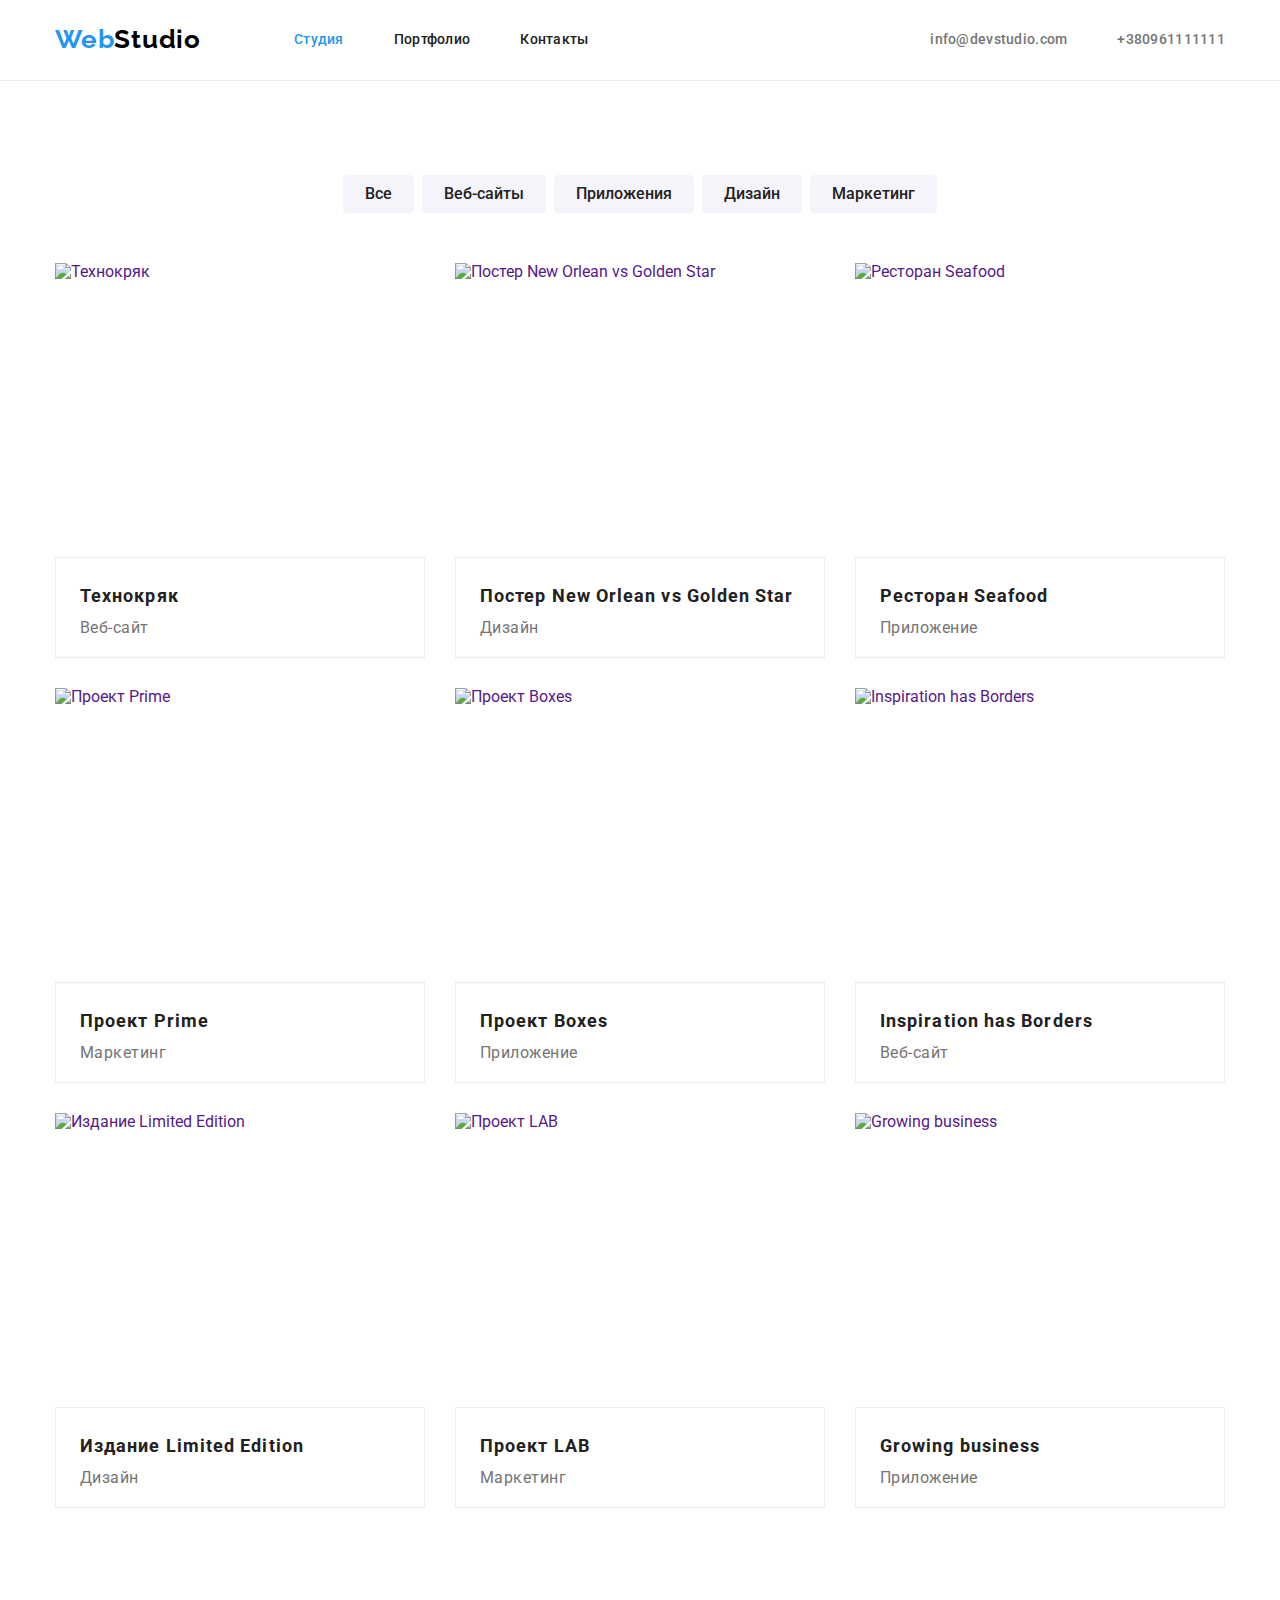
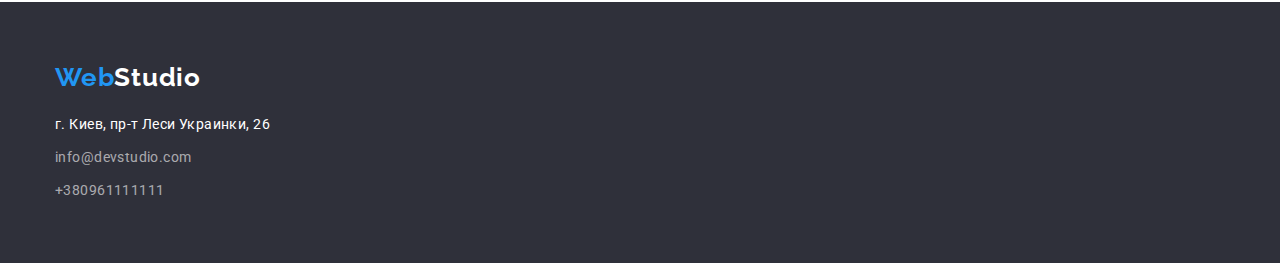
==== portfolio.html @ 04182218 "new" ====
<!DOCTYPE html>
<html lang="ru">
  <head>
    <meta charset="UTF-8" />
    <meta http-equiv="X-UA-Compatible" content="IE=edge" />
    <meta name="viewport" content="width=device-width, initial-scale=1.0" />
    <title>домашнего задания 3.</title>
    <link
      rel="stylesheet"
      href="https://cdnjs.cloudflare.com/ajax/libs/modern-normalize/1.1.0/modern-normalize.min.css"
    />
    <link
      href="https://fonts.googleapis.com/css2?family=Raleway:wght@700&family=Roboto:wght@400;500;700;900&display=swap"
      rel="stylesheet"
    />
    <link rel="stylesheet" href="./css/styles.css" />
  </head>
  <body>
    <!--верхняя линия-->
    <header class="header">
      <div class="container nav">
        <a href="./index.html" class="logo-link link"><span class="logo">Web</span><span
            class="logo-header">Studio</span></a>
        <nav class="header-navigation">
          <ul class="header-list list">
            <li class="header-item">
              <a class="header-link link current" href="./index.html">Студия</a>
            </li>
            <li class="header-item">
              <a class="header-link link" href="./portfolio.html">Портфолио</a>
            </li>
            <li class="header-item">
              <a class="header-link link" href="">Контакты</a>
            </li>
          </ul>
        </nav>
        <ul class="contacs list">
          <li class="contakts-item-mail">
            <a href="mailto:info@devstudio.com" class="contakts-item-link link">info@devstudio.com</a>
          </li>
          <li class="contakts-item-tel">
            <a href="tel:+380961111111" class="contakts-item-link link">+380961111111</a>
          </li>
        </ul>
      </div>
    </header>
    
<main>
    <!--фильтр-->
    <section class="section">
      
    
      <div class="container">
        <h1 class="visually-hidden">набор фильтров</h1>
        <ul class="filter">
          <li class="filter-item">
            <button type="button" class="filter-button">Все</button>
          </li>
          <li class="filter-item">
            <button type="button" class="filter-button">Веб-сайты</button>
          </li>
          <li class="filter-item">
            <button type="button" class="filter-button">Приложения</button>
          </li>
          <li class="filter-item">
            <button type="button" class="filter-button">Дизайн</button>
          </li>
          <li class="filter-item">
            <button type="button" class="filter-button">Маркетинг</button>
          </li>
        </ul>
      <!-- </div> -->
    
      <!--проэкты-->
      <!-- <div class="container"> -->
        <ul class="project">
          <li class="project-item">
            <a href="" class="project-link link"><img src="./images/img-web.jpg" alt="Технокряк" width="370" height="294" />
              <div class="porjekt-section">
                <h2 class="project-title">Технокряк</h2>
                <p class="project-text">Веб-сайт</p>
              </div>
            </a>
          </li>
          <li class="project-item">
            <a href="" class="project-link link"><img src="./images/img-poster.jpg" alt="Постер New Orlean vs Golden Star"
                width="370" height="294" />
              <div class="porjekt-section">
                <h2 class="project-title">Постер New Orlean vs Golden Star</h2>
                <p class="project-text">Дизайн</p>
              </div>
            </a>
          </li>
          <li class="project-item">
            <a href="" class="project-link link"><img src="./images/img-restoran.jpg" alt="Ресторан Seafood" width="370"
                height="294" />
              <div class="porjekt-section">
                <h2 class="project-title">Ресторан Seafood</h2>
                <p class="project-text">Приложение</p>
              </div>
            </a>
          </li>
    
          <li class="project-item">
            <a href="" class="project-link link"><img src="./images/img-prime.jpg" alt="Проект Prime" width="370"
                height="294" />
              <div class="porjekt-section">
                <h2 class="project-title">Проект Prime</h2>
                <p class="project-text">Маркетинг</p>
              </div>
            </a>
          </li>
          <li class="project-item">
            <a href="" class="project-link link"><img src="./images/img-boxes.jpg" alt="Проект Boxes" width="370"
                height="294" />
              <div class="porjekt-section">
                <h2 class="project-title">Проект Boxes</h2>
                <p class="project-text">Приложение</p>
              </div>
            </a>
          </li>
          <li class="project-item">
            <a href="" class="project-link link"><img src="./images/img-borders.jpg" alt="Inspiration has Borders"
                width="370" height="294" />
              <div class="porjekt-section">
                <h2 class="project-title">Inspiration has Borders</h2>
                <p class="project-text">Веб-сайт</p>
              </div>
            </a>
          </li>
    
          <li class="project-item">
            <a href="" class="project-link link"><img src="./images/img-limited.jpg" alt="Издание Limited Edition"
                width="370" height="294" />
              <div class="porjekt-section">
                <h2 class="project-title">Издание Limited Edition</h2>
                <p class="project-text">Дизайн</p>
              </div>
            </a>
          </li>
          <li class="project-item">
            <a href="" class="project-link link"><img src="./images/img-lab.jpg" alt="Проект LAB" width="370"
                height="294" />
              <div class="porjekt-section">
                <h2 class="project-title">Проект LAB</h2>
                <p class="project-text">Маркетинг</p>
              </div>
            </a>
          </li>
          <li class="project-item">
            <a href="" class="project-link link"><img src="./images/img-growing-business.jpg" alt="Growing business"
                width="370" height="294" />
              <div class="porjekt-section">
                <h2 class="project-title">Growing business</h2>
                <p class="project-text">Приложение</p>
              </div>
            </a>
          </li>
        </ul>
      </div>
    </section>


</main>


    <!--подвал-->
    <footer class="footer">
      <div class="container foot">
        <a href="./index.html" class="logo-link-footer link"><span class="logo">Web</span><span
            class="logo-footer">Studio</span></a>
        <address>
          <ul class="address list">
            <li class="address-item">
              <a href="https://www.google.com/maps/place/%D0%B1%D1%83%D0%BB.+%D0%9B%D0%B5%D1%81%D0%B8+%D0%A3%D0%BA%D1%80%D0%B0%D0%B8%D0%BD%D0%BA%D0%B8,+26,+%D0%9A%D0%B8%D0%B5%D0%B2,+02000/@50.4265807,30.5361971,17z/data=!4m13!1m7!3m6!1s0x40d4cf0e033ecbe9:0x57a4dffefec77da0!2z0LHRg9C7LiDQm9C10YHQuCDQo9C60YDQsNC40L3QutC4LCAyNiwg0JrQuNC10LIsIDAyMDAw!3b1!8m2!3d50.4265807!4d30.5383858!3m4!1s0x40d4cf0e033ecbe9:0x57a4dffefec77da0!8m2!3d50.4265807!4d30.5383858"
                class="address-link link">г. Киев, пр-т Леси Украинки, 26</a>
            </li>
            <li class="address-item">
              <a href="mailto:info@devstudio.com" class="address-footer link">info@devstudio.com</a>
            </li>
            <li class="address-item">
              <a href="tel:+380961111111" class="address-footer link">+380961111111</a>
            </li>
          </ul>
        </address>
      </div>
    </footer>
  </body>
</html>
---- css/styles.css ----
:root {
  --primary-text-color: #757575;
  --title-text-color: #212121;
  --accent-color: #2196f3;
  --button-text-color: #000000;
  --primari-bg-color: #ffffff;
  --primari-hero-color: #2f303a;
  --section-team-button: #f5f4fa;
}
body {
  background-color: var(--primari-bg-color);
  color: var(--title-text-color);
  font-family: roboto, sans-serif;
}

h1,
h2,
h3,
h4,
ul,
li,
p {
  margin-top: 0px;
  margin-bottom: 0px;
}

img {
  display: block;
  max-width: 100%;
  height: auto;
}
.link {
  text-decoration: none;
}
ul {
  list-style: none;
  padding: 0px;
  margin: 0px;
}
.container {
  width: 1200px;
  margin: 0px auto;
  padding: 0px 15px;
}
.visually-hidden {
  position: absolute;
  clip: rect(0 0 0 0);
  width: 1px;
  height: 1px;
  margin: -1px;
}

.header {
  border-bottom-width: 1px;
  border-bottom-style: solid;
  border-bottom-color: #ececec;
  background-color: var(--primari-bg-color);
}

.nav {
  display: flex;
  align-items: center;
}

.header-list {
  display: flex;
}
.header-item {
  margin-right: 50px;
}
.header-item:last-of-type {
  margin-right: 0px;
}

.header-item {
  display: flex;
  flex-direction: column;
  flex-direction: row;
}
.contacs {
  margin-left: auto;
  display: flex;
  padding: 32px 0px 32px 0px;
}

.contakts-item-mail {
  margin-right: 50px;
}

/* логотип*/

.logo-link {
  padding: 24px 0px 25px 0px;
  margin-right: 93px;
  color: var(--accent-color);
  font-family: Raleway, sans-serif;
  font-weight: 700;
  font-size: 26px;
  line-height: 1.19;
  letter-spacing: 0.03em;
}
.logo-link-footer {
  display: block;
  color: var(--accent-color);
  font-family: Raleway, sans-serif;
  font-weight: 700;
  font-size: 26px;
  line-height: 1.19;
  letter-spacing: 0.03em;
  margin-bottom: 20px;
}
.logo-header {
  color: var(--button-text-color);
}

/* шапка ссылки */

.header-link {
  display: block;
  font-weight: 500;
  font-size: 14px;
  line-height: 1.14;
  letter-spacing: 0.02em;
  padding: 32px 0px 32px 0px;

  color: var(--title-text-color);

  /* outline: auto; */
}

.header-link:hover,
.header-link:focus {
  color: var(--accent-color);
}
.header-link.current {
  color: var(--accent-color);
}
/* адрес телефон шапка */
/* .contacs {
} */
.contakts-item-link {
  display: block;

  font-weight: 500;
  font-size: 14px;
  line-height: 1.14;
  letter-spacing: 0.02em;
  color: var(--primary-text-color);

  /* outline: auto; */
}

.contakts-item-link:hover,
.contakts-item-link:focus {
  color: var(--accent-color);
}

/* герой */
.hero {
  padding-top: 200px;
  padding-bottom: 280px;
  text-align: center;
  background-color: var(--primari-hero-color);

  /* outline: 1px solid #f70404; */
}

.hero-title {
  margin: 0px;
  color: var(--primari-bg-color);
  font-weight: 900;
  font-size: 44px;
  line-height: 1.36;
  text-align: center;
  letter-spacing: 0.06em;
  text-transform: uppercase;
  margin-bottom: 30px;
}

/* кнопка героя */
.hero-title-button {
  width: 200px;
  height: 50px;
  box-shadow: 0px 4px 4px rgba(0, 0, 0, 0.15);
  border-radius: 4px;
  background: var(--accent-color);
  cursor: pointer;
  color: var(--primari-bg-color);
  font-weight: 700;
  font-size: 16px;
  line-height: 1.88;
  align-items: center;
  text-align: center;
  letter-spacing: 0.06em;
}
/* особенности */
.section {
  padding-top: 94px;
  padding-bottom: 94px;
}
.feutures-title {
  color: var(--title-text-color);
  font-weight: 700;
  font-size: 14px;
  line-height: 1.14;
  letter-spacing: 0.03em;
  text-transform: uppercase;
  margin-bottom: 10px;
}
.feutures-text {
  color: var(--primary-text-color);
  font-weight: 400;
  font-size: 14px;
  line-height: 1.71;
  letter-spacing: 0.03em;
}

.features {
  display: flex;
  padding-left: 0px;
  margin-top: 0px;

  /* outline: 1px solid #f70404; */
}
.feutures-item {
  display: block;
  margin-right: 30px;
}
.feutures-item:last-of-type {
  margin-right: 0px;
}
/* чем занимаемся */

.work {
  padding-top: 0px;
}
.heading {
  color: var(--title-text-color);
  font-weight: 700;
  font-size: 36px;
  line-height: 1.17;
  text-align: center;
  letter-spacing: 0.03em;
  margin-bottom: 50px;
}

.work-list {
  display: flex;
}

.work-item:not(:last-child) {
  margin-right: 30px;
}
/* наша команда */
.section-team {
  background-color: var(--section-team-button);
}

.heading-team {
  color: var(--title-text-color);
  font-weight: 700;
  font-size: 36px;
  line-height: 1.17;
  text-align: center;
  letter-spacing: 0.03em;

  margin-bottom: 50px;
}
.section-team {
  padding-top: 0px;
}
.team-list {
  display: flex;
}
.team-item-img {
  box-shadow: 0px 1px 3px rgba(0, 0, 0, 0.12), 0px 1px 1px rgba(0, 0, 0, 0.14),
    0px 2px 1px rgba(0, 0, 0, 0.2);
  border-radius: 0px 0px 4px 4px;
  margin-right: 30px;
}
.team-item-img:last-of-type {
  margin-right: 0px;
}
.tiam-section {
  padding-top: 30px;
  padding-bottom: 30px;
  background-color: var(--primari-bg-color);
}

.team-title {
  color: var(--title-text-color);
  font-weight: 500;
  font-size: 16px;
  line-height: 1.19;
  text-align: center;
  letter-spacing: 0.03em;
  margin-bottom: 10px;
}

.team-text {
  color: var(--primary-text-color);
  font-weight: normal;
  font-size: 16px;
  line-height: 1.9;
  text-align: center;
  letter-spacing: 0.03em;
}
/* подвал */
.footer {
  padding-top: 60px;
  padding-bottom: 60px;
  background-color: var(--primari-hero-color);
}
.foot {
  /* display: flex; */
  /* flex-direction: column; */
}

.address {
  /* display: block;
  width: 231px; */
  /* text-decoration: none; */
  font-style: normal;
}
.logo-footer {
  color: var(--primari-bg-color);
  font-family: Raleway;
  font-style: normal;
  font-weight: 700;
  font-size: 26px;
  line-height: 1.19;
  letter-spacing: 0.03em;
}
.address-item:nth-child(-n + 2) {
  margin-bottom: 9px;
}
.address-link {
  color: #ffffff;
  font-weight: 400;
  font-size: 14px;
  line-height: 1.71;
  letter-spacing: 0.03em;
  text-decoration: none;
}

.address-footer {
  color: rgba(255, 255, 255, 0.6);
  font-weight: 400;
  font-size: 14px;
  line-height: 1.71;
  letter-spacing: 0.03em;
}
/* секция портфолио */
/* .section-portfolio {
  margin-top: 98px;
} */

/* кнопки портфолио */
.filter {
  display: flex;
  justify-content: center;
  margin-bottom: 50px;
}
.filter-item:not(:last-child) {
  margin-right: 8px;
}

.filter-button {
  padding: 6px 22px;
  font-weight: 500;
  font-size: 16px;
  line-height: 1.62;
  color: var(--title-text-color);
  background: var(--section-team-button);
  border: none;
  border-radius: 4px;
  text-align: center;
  cursor: pointer;
}

/* .filter-button {
  filter: drop-shadow(0px 4px 4px rgba(0, 0, 0, 0.25));
  box-shadow: 0px 4px 4px rgba(0, 0, 0, 0.15);
  border-radius: 4px;
  background: var(--section-team-button);
  cursor: pointer;
  color: var(--title-text-color);
  font-weight: 500;
  font-size: 16px;
  line-height: 1.63;
  text-align: center;
  letter-spacing: 0.03em;
} */
.filter-button:hover,
.filter-button:focus {
  background-color: var(--accent-color);
  color: var(--primari-bg-color);
}
/* ссылки портфолио */
.project {
  display: flex;
  flex-wrap: wrap;
}
.project-item {
  margin-right: 30px;
  margin-bottom: 30px;
}

.project-item:nth-child(3n + 3) {
  margin-right: 0px;
  margin-bottom: 30px;
}
.project-item:nth-child(n + 7) {
  margin-bottom: 0px;
}
/* .project-link > img {
  margin-bottom: 20px;
} */

.porjekt-section {
  /* margin-bottom: 20px; */
  padding: 20px 24px;
  border-top: 0px;
  border: 1px solid #eeeeee;
}

.project-title {
  color: var(--title-text-color);
  font-weight: 700;
  font-size: 18px;
  line-height: 2;
  letter-spacing: 0.06em;
  margin-bottom: 4px;
}
.project-text {
  color: var(--primary-text-color);
  font-weight: 400;
  font-size: 16px;
  line-height: 1.19;
  letter-spacing: 0.03em;
}

/* основной цвет background: #212121; */
/* вторичный #757575; */
/* акцент #2196F3 */
/* белый color #FFFFFF */ ;
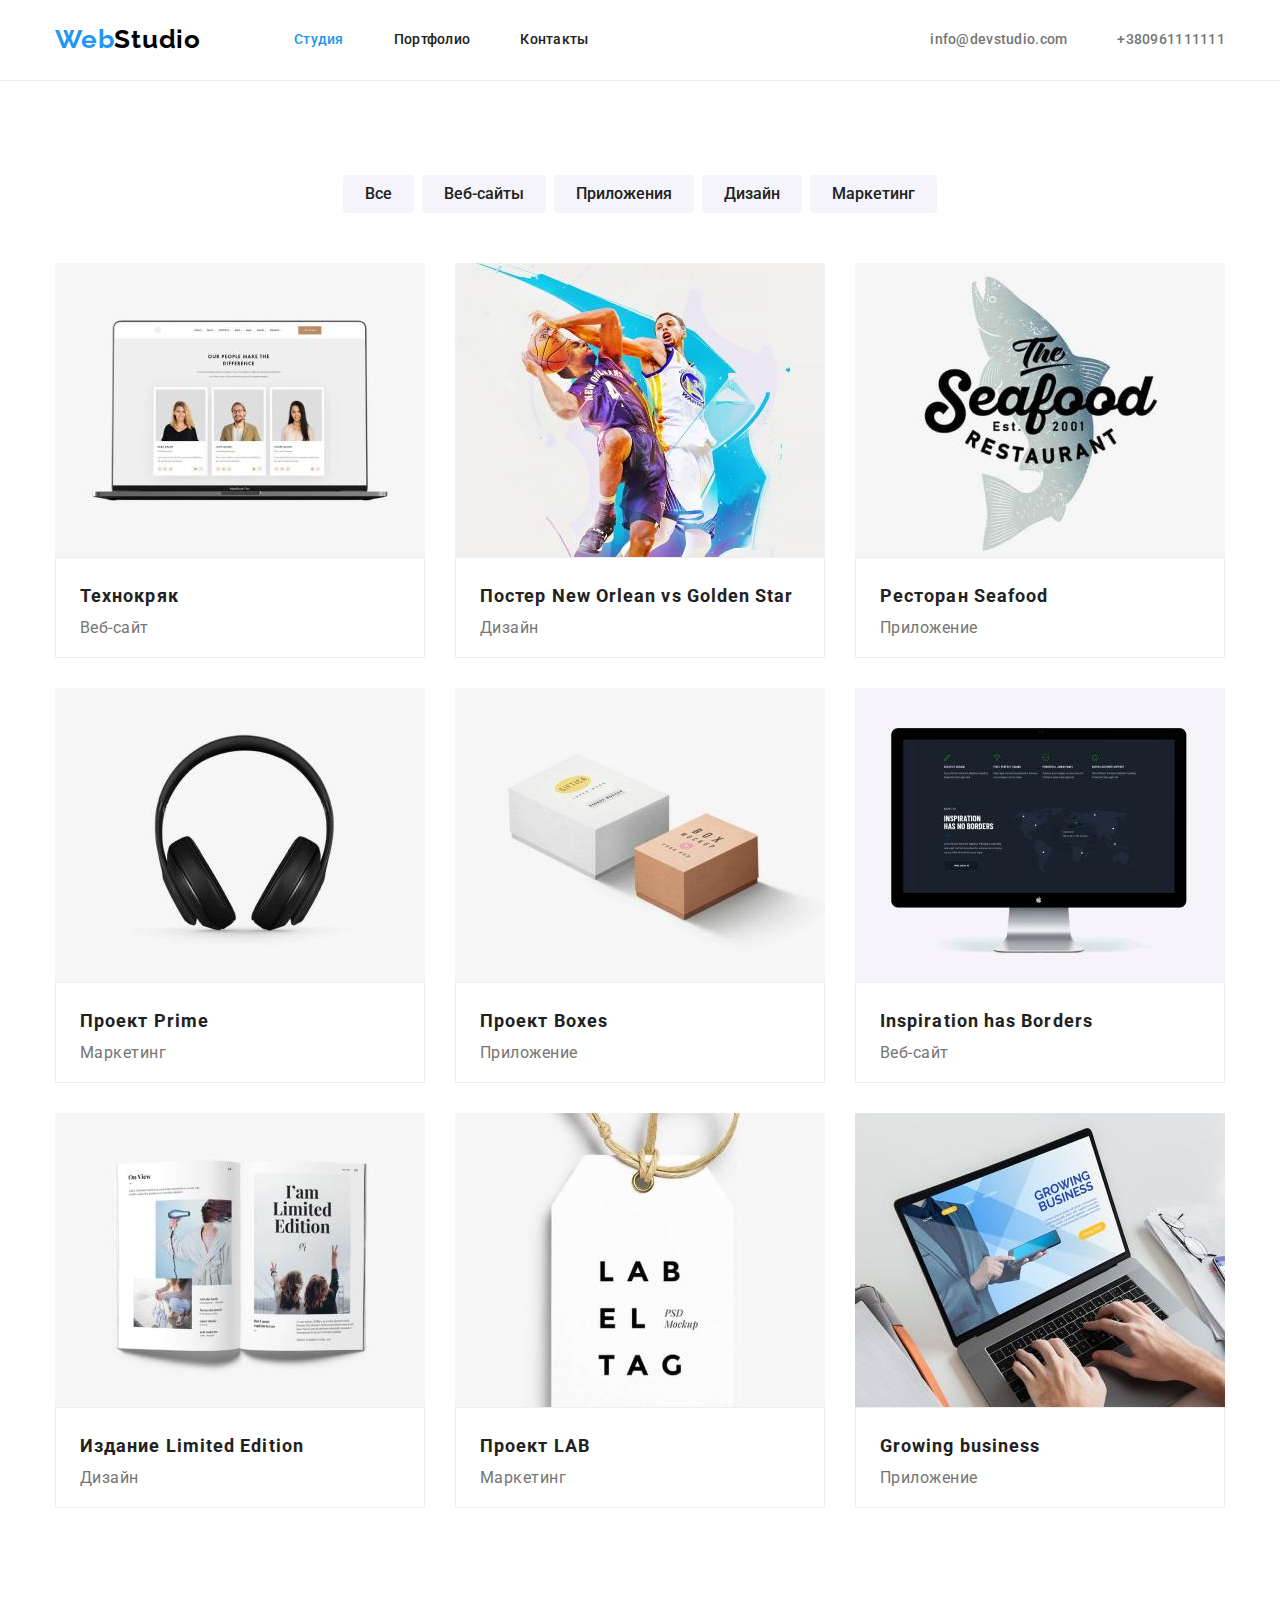
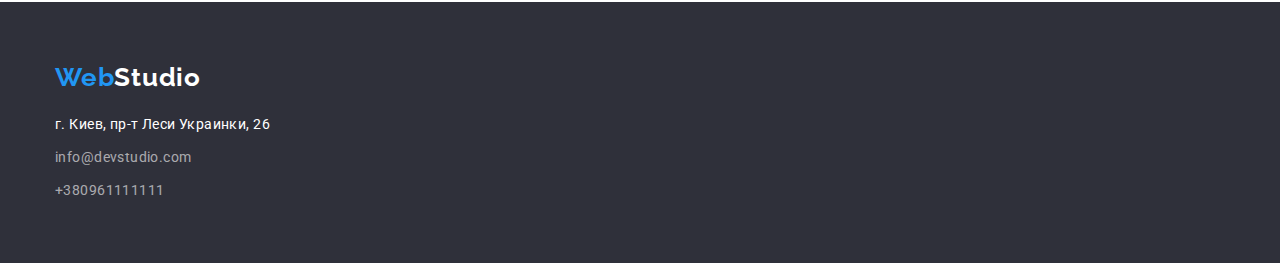
==== commit 1b63ed0b: "1" ====
--- a/portfolio.html
+++ b/portfolio.html
@@ -4,7 +4,7 @@
     <meta charset="UTF-8" />
     <meta http-equiv="X-UA-Compatible" content="IE=edge" />
     <meta name="viewport" content="width=device-width, initial-scale=1.0" />
-    <title>домашнего задания 3.</title>
+    <title>домашнего задания 4.</title>
     <link
       rel="stylesheet"
       href="https://cdnjs.cloudflare.com/ajax/libs/modern-normalize/1.1.0/modern-normalize.min.css"
--- a/css/styles.css
+++ b/css/styles.css
@@ -136,8 +136,7 @@
   color: var(--accent-color);
 }
 /* адрес телефон шапка */
-/* .contacs {
-} */
+
 .contakts-item-link {
   display: block;
 
@@ -311,15 +310,8 @@
   padding-bottom: 60px;
   background-color: var(--primari-hero-color);
 }
-.foot {
-  /* display: flex; */
-  /* flex-direction: column; */
-}
 
 .address {
-  /* display: block;
-  width: 231px; */
-  /* text-decoration: none; */
   font-style: normal;
 }
 .logo-footer {
@@ -351,9 +343,6 @@
   letter-spacing: 0.03em;
 }
 /* секция портфолио */
-/* .section-portfolio {
-  margin-top: 98px;
-} */
 
 /* кнопки портфолио */
 .filter {
@@ -378,19 +367,6 @@
   cursor: pointer;
 }
 
-/* .filter-button {
-  filter: drop-shadow(0px 4px 4px rgba(0, 0, 0, 0.25));
-  box-shadow: 0px 4px 4px rgba(0, 0, 0, 0.15);
-  border-radius: 4px;
-  background: var(--section-team-button);
-  cursor: pointer;
-  color: var(--title-text-color);
-  font-weight: 500;
-  font-size: 16px;
-  line-height: 1.63;
-  text-align: center;
-  letter-spacing: 0.03em;
-} */
 .filter-button:hover,
 .filter-button:focus {
   background-color: var(--accent-color);
@@ -413,12 +389,8 @@
 .project-item:nth-child(n + 7) {
   margin-bottom: 0px;
 }
-/* .project-link > img {
-  margin-bottom: 20px;
-} */
 
 .porjekt-section {
-  /* margin-bottom: 20px; */
   padding: 20px 24px;
   border-top: 0px;
   border: 1px solid #eeeeee;
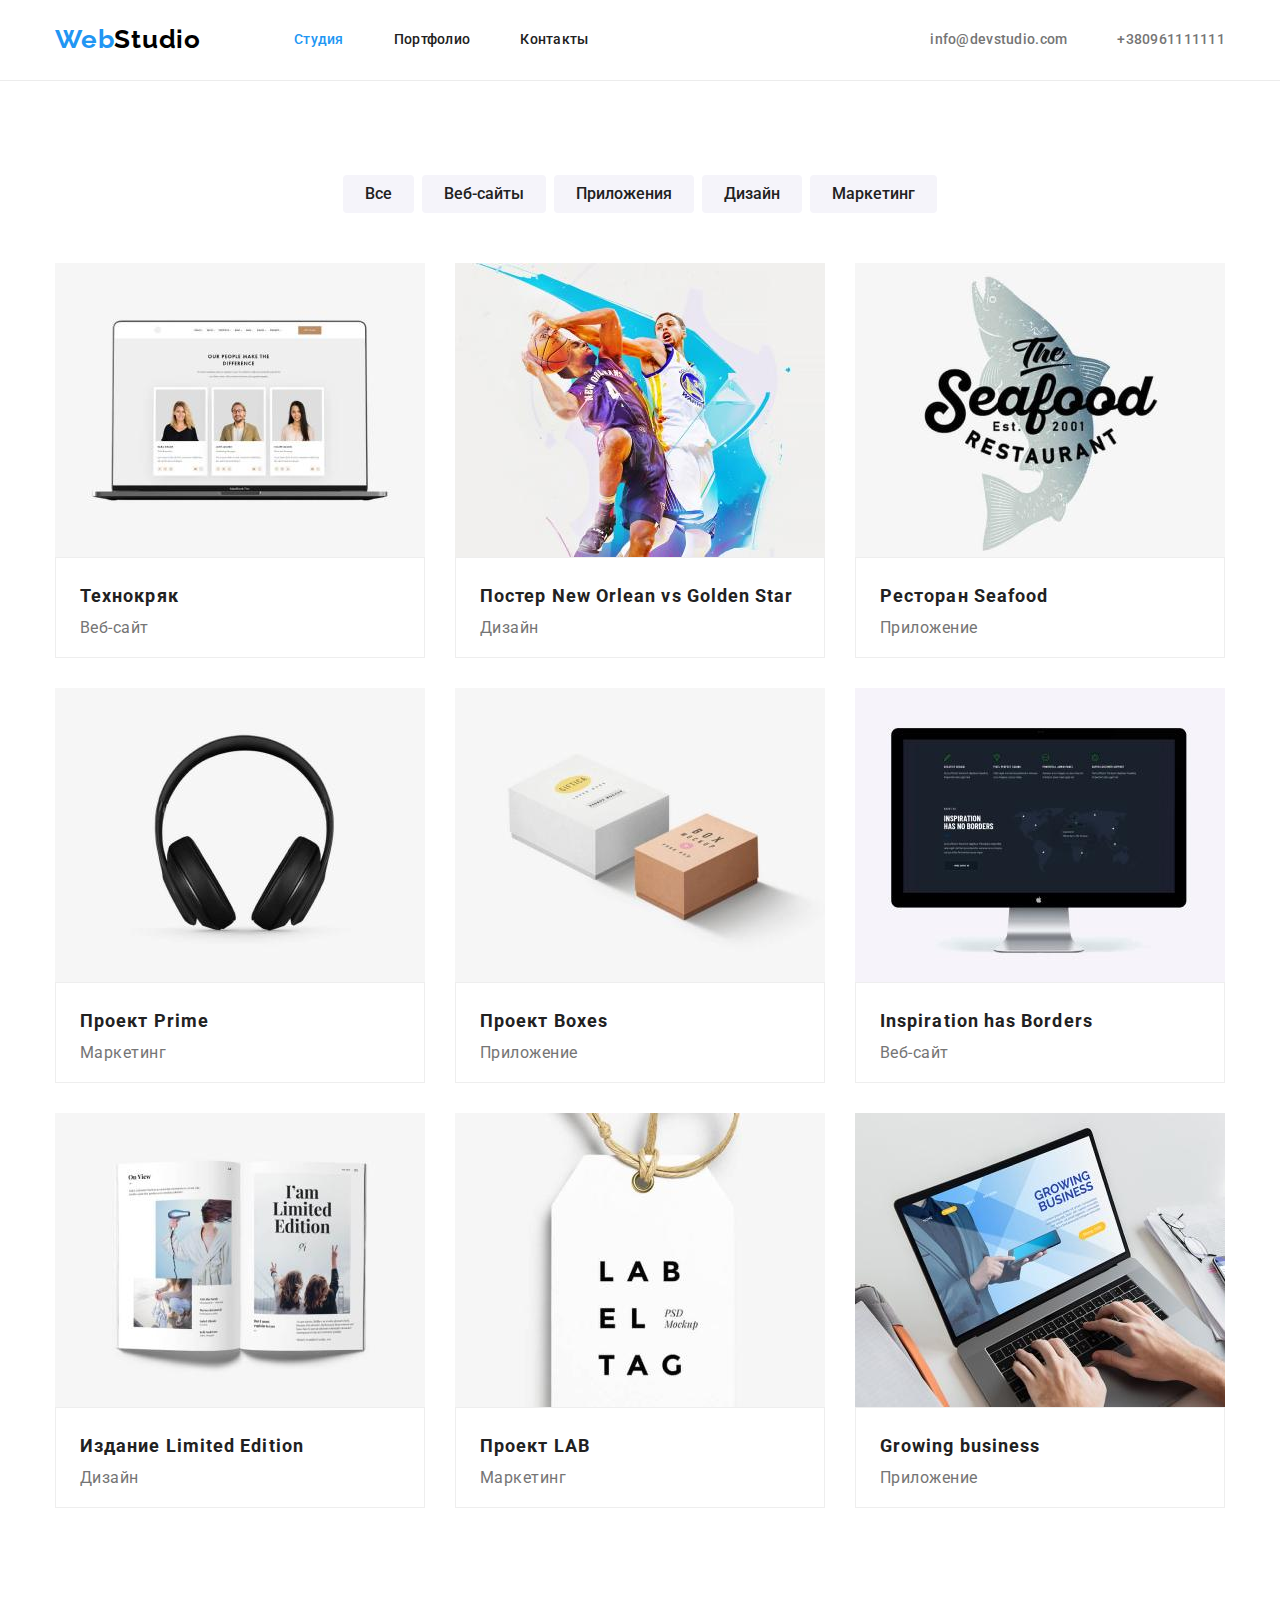
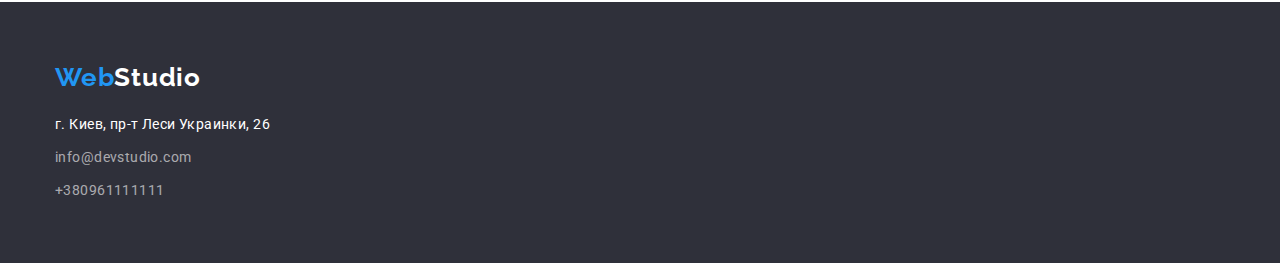
==== commit 93c62cf2: "30092021" ====
--- a/portfolio.html
+++ b/portfolio.html
@@ -75,6 +75,10 @@
       <!-- <div class="container"> -->
         <ul class="project">
           <li class="project-item">
+
+
+
+            
             <a href="" class="project-link link"><img src="./images/img-web.jpg" alt="Технокряк" width="370" height="294" />
               <div class="porjekt-section">
                 <h2 class="project-title">Технокряк</h2>
@@ -82,6 +86,7 @@
               </div>
             </a>
           </li>
+
           <li class="project-item">
             <a href="" class="project-link link"><img src="./images/img-poster.jpg" alt="Постер New Orlean vs Golden Star"
                 width="370" height="294" />
@@ -91,6 +96,7 @@
               </div>
             </a>
           </li>
+
           <li class="project-item">
             <a href="" class="project-link link"><img src="./images/img-restoran.jpg" alt="Ресторан Seafood" width="370"
                 height="294" />
@@ -100,7 +106,7 @@
               </div>
             </a>
           </li>
-    
+
           <li class="project-item">
             <a href="" class="project-link link"><img src="./images/img-prime.jpg" alt="Проект Prime" width="370"
                 height="294" />
@@ -110,6 +116,7 @@
               </div>
             </a>
           </li>
+
           <li class="project-item">
             <a href="" class="project-link link"><img src="./images/img-boxes.jpg" alt="Проект Boxes" width="370"
                 height="294" />
@@ -119,6 +126,7 @@
               </div>
             </a>
           </li>
+
           <li class="project-item">
             <a href="" class="project-link link"><img src="./images/img-borders.jpg" alt="Inspiration has Borders"
                 width="370" height="294" />
@@ -128,7 +136,7 @@
               </div>
             </a>
           </li>
-    
+
           <li class="project-item">
             <a href="" class="project-link link"><img src="./images/img-limited.jpg" alt="Издание Limited Edition"
                 width="370" height="294" />
@@ -138,6 +146,7 @@
               </div>
             </a>
           </li>
+
           <li class="project-item">
             <a href="" class="project-link link"><img src="./images/img-lab.jpg" alt="Проект LAB" width="370"
                 height="294" />
@@ -147,6 +156,7 @@
               </div>
             </a>
           </li>
+
           <li class="project-item">
             <a href="" class="project-link link"><img src="./images/img-growing-business.jpg" alt="Growing business"
                 width="370" height="294" />
--- a/css/styles.css
+++ b/css/styles.css
@@ -6,6 +6,7 @@
   --primari-bg-color: #ffffff;
   --primari-hero-color: #2f303a;
   --section-team-button: #f5f4fa;
+  --project-gap: 30px;
 }
 body {
   background-color: var(--primari-bg-color);
@@ -157,7 +158,7 @@
 /* герой */
 .hero {
   padding-top: 200px;
-  padding-bottom: 280px;
+  padding-bottom: 200px;
   text-align: center;
   background-color: var(--primari-hero-color);
 
@@ -262,7 +263,7 @@
   line-height: 1.17;
   text-align: center;
   letter-spacing: 0.03em;
-
+  padding-top: 94px;
   margin-bottom: 50px;
 }
 .section-team {
@@ -373,21 +374,20 @@
   color: var(--primari-bg-color);
 }
 /* ссылки портфолио */
+
 .project {
   display: flex;
   flex-wrap: wrap;
+
+  padding: 0px;
+  margin: 0px;
+  margin-left: calc(-1 * var(--project-gap));
+  margin-top: calc(-1 * var(--project-gap));
 }
 .project-item {
-  margin-right: 30px;
-  margin-bottom: 30px;
-}
-
-.project-item:nth-child(3n + 3) {
-  margin-right: 0px;
-  margin-bottom: 30px;
-}
-.project-item:nth-child(n + 7) {
-  margin-bottom: 0px;
+  flex-basis: calc(100% / 3 - var(--project-gap));
+  margin-left: var(--project-gap);
+  margin-top: var(--project-gap);
 }
 
 .porjekt-section {
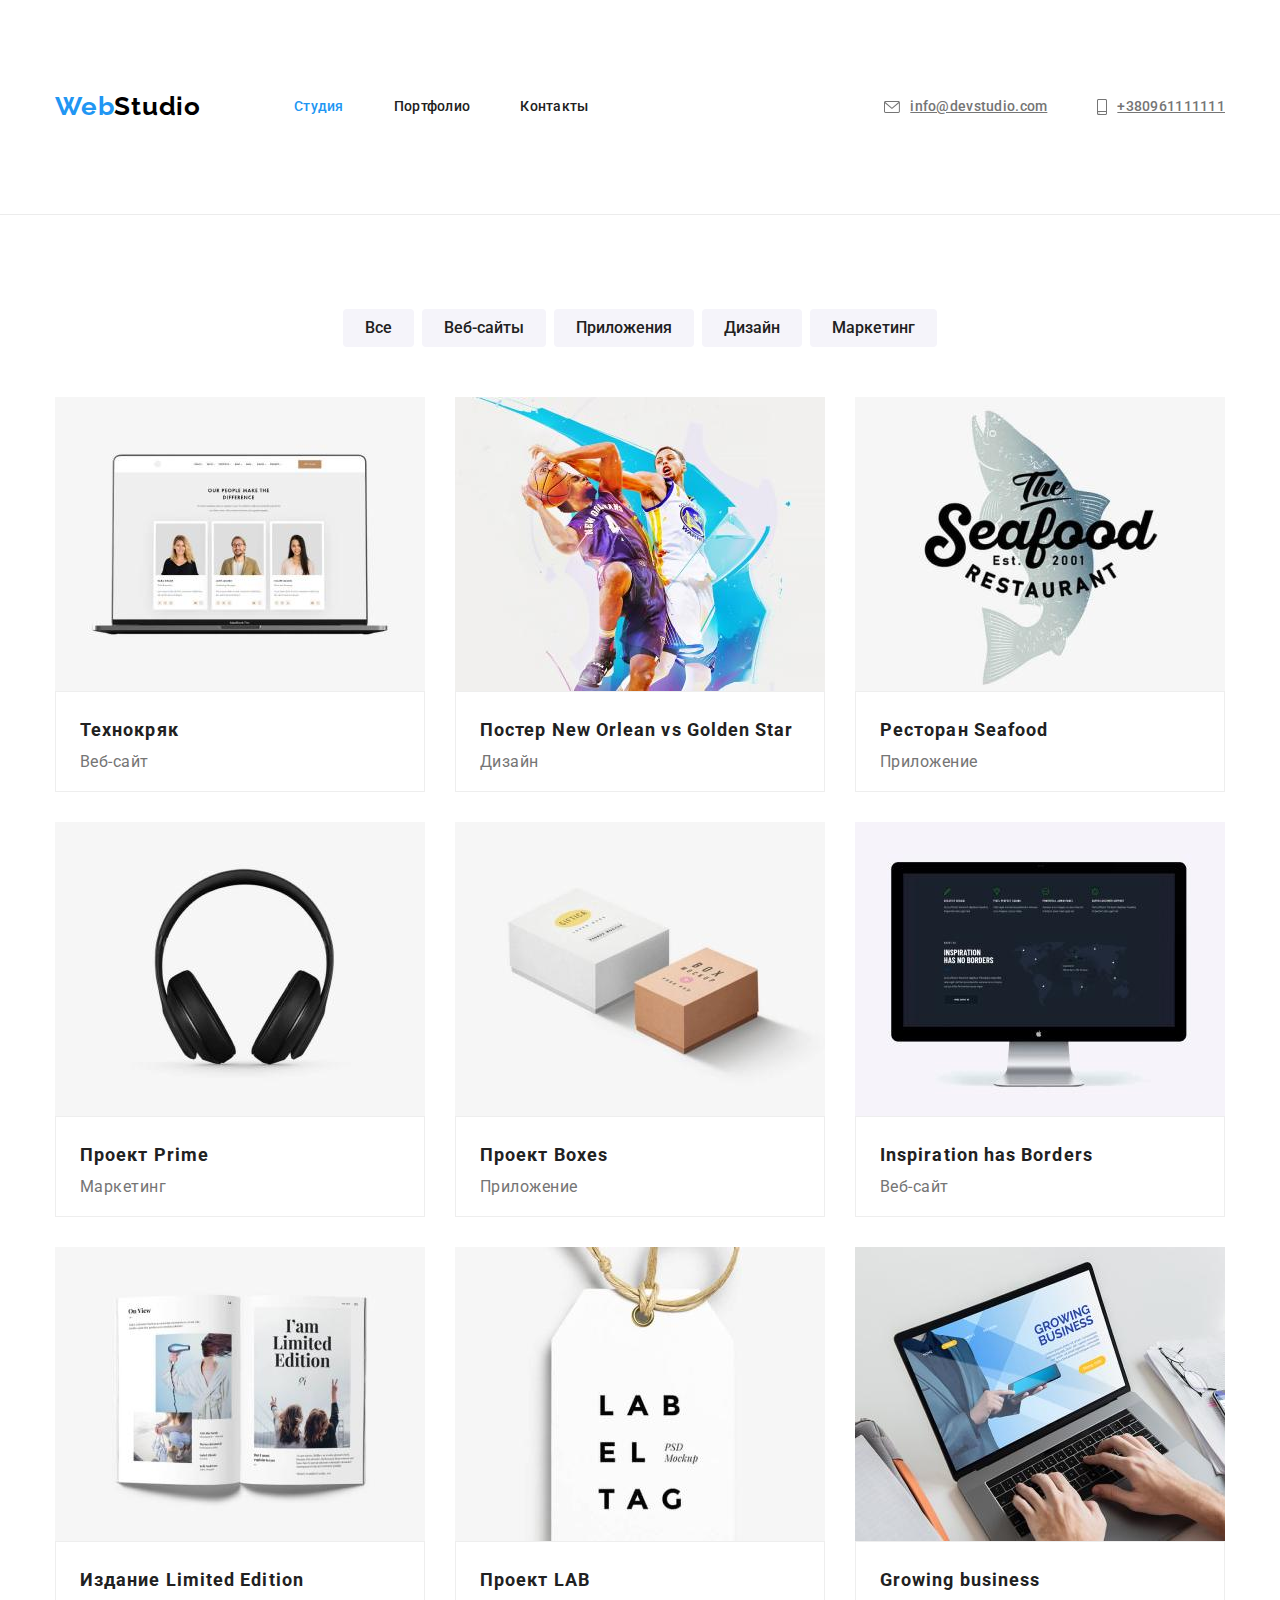
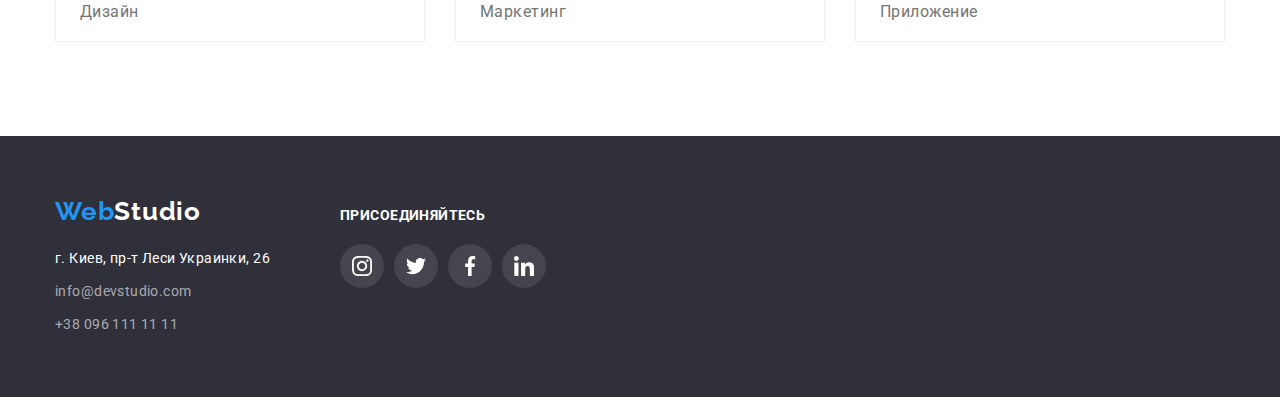
==== commit fb42a085: "около" ====
--- a/portfolio.html
+++ b/portfolio.html
@@ -14,13 +14,12 @@
       rel="stylesheet"
     />
     <link rel="stylesheet" href="./css/styles.css" />
-  </head>
-  <body>
-    <!--верхняя линия-->
-    <header class="header">
+  <header class="header">
       <div class="container nav">
-        <a href="./index.html" class="logo-link link"><span class="logo">Web</span><span
-            class="logo-header">Studio</span></a>
+        <a href="./index.html" class="logo-link link"
+          ><span class="logo">Web</span
+          ><span class="logo-header">Studio</span></a
+        >
         <nav class="header-navigation">
           <ul class="header-list list">
             <li class="header-item">
@@ -36,163 +35,261 @@
         </nav>
         <ul class="contacs list">
           <li class="contakts-item-mail">
-            <a href="mailto:info@devstudio.com" class="contakts-item-link link">info@devstudio.com</a>
+            <a class="contakts-item-link mail" href="mailto:info@devstudio.com">
+              <svg class="link-mail" width="16" height:="12">
+                <use href="./images/symbol-defs.svg#envelope-hover"></use>
+              </svg>
+              info@devstudio.com</a
+            >
           </li>
           <li class="contakts-item-tel">
-            <a href="tel:+380961111111" class="contakts-item-link link">+380961111111</a>
+            <a class="contakts-item-link tel" href="tel:+380961111111"
+              >
+              <svg class="link-tel" width="10" height:="16">
+                <use href="./images/symbol-defs.svg#smartphone"></use>
+              </svg>
+              +380961111111</a
+            >
           </li>
         </ul>
       </div>
     </header>
-    
-<main>
-    <!--фильтр-->
-    <section class="section">
-      
-    
-      <div class="container">
-        <h1 class="visually-hidden">набор фильтров</h1>
-        <ul class="filter">
-          <li class="filter-item">
-            <button type="button" class="filter-button">Все</button>
-          </li>
-          <li class="filter-item">
-            <button type="button" class="filter-button">Веб-сайты</button>
-          </li>
-          <li class="filter-item">
-            <button type="button" class="filter-button">Приложения</button>
-          </li>
-          <li class="filter-item">
-            <button type="button" class="filter-button">Дизайн</button>
-          </li>
-          <li class="filter-item">
-            <button type="button" class="filter-button">Маркетинг</button>
-          </li>
-        </ul>
-      <!-- </div> -->
-    
-      <!--проэкты-->
-      <!-- <div class="container"> -->
-        <ul class="project">
-          <li class="project-item">
-
-
-
-            
-            <a href="" class="project-link link"><img src="./images/img-web.jpg" alt="Технокряк" width="370" height="294" />
-              <div class="porjekt-section">
-                <h2 class="project-title">Технокряк</h2>
-                <p class="project-text">Веб-сайт</p>
-              </div>
-            </a>
-          </li>
-
-          <li class="project-item">
-            <a href="" class="project-link link"><img src="./images/img-poster.jpg" alt="Постер New Orlean vs Golden Star"
-                width="370" height="294" />
-              <div class="porjekt-section">
-                <h2 class="project-title">Постер New Orlean vs Golden Star</h2>
-                <p class="project-text">Дизайн</p>
-              </div>
-            </a>
-          </li>
-
-          <li class="project-item">
-            <a href="" class="project-link link"><img src="./images/img-restoran.jpg" alt="Ресторан Seafood" width="370"
-                height="294" />
-              <div class="porjekt-section">
-                <h2 class="project-title">Ресторан Seafood</h2>
-                <p class="project-text">Приложение</p>
-              </div>
-            </a>
-          </li>
-
-          <li class="project-item">
-            <a href="" class="project-link link"><img src="./images/img-prime.jpg" alt="Проект Prime" width="370"
-                height="294" />
-              <div class="porjekt-section">
-                <h2 class="project-title">Проект Prime</h2>
-                <p class="project-text">Маркетинг</p>
-              </div>
-            </a>
-          </li>
-
-          <li class="project-item">
-            <a href="" class="project-link link"><img src="./images/img-boxes.jpg" alt="Проект Boxes" width="370"
-                height="294" />
-              <div class="porjekt-section">
-                <h2 class="project-title">Проект Boxes</h2>
-                <p class="project-text">Приложение</p>
-              </div>
-            </a>
-          </li>
-
-          <li class="project-item">
-            <a href="" class="project-link link"><img src="./images/img-borders.jpg" alt="Inspiration has Borders"
-                width="370" height="294" />
-              <div class="porjekt-section">
-                <h2 class="project-title">Inspiration has Borders</h2>
-                <p class="project-text">Веб-сайт</p>
-              </div>
-            </a>
-          </li>
-
-          <li class="project-item">
-            <a href="" class="project-link link"><img src="./images/img-limited.jpg" alt="Издание Limited Edition"
-                width="370" height="294" />
-              <div class="porjekt-section">
-                <h2 class="project-title">Издание Limited Edition</h2>
-                <p class="project-text">Дизайн</p>
-              </div>
-            </a>
-          </li>
-
-          <li class="project-item">
-            <a href="" class="project-link link"><img src="./images/img-lab.jpg" alt="Проект LAB" width="370"
-                height="294" />
-              <div class="porjekt-section">
-                <h2 class="project-title">Проект LAB</h2>
-                <p class="project-text">Маркетинг</p>
-              </div>
-            </a>
-          </li>
-
-          <li class="project-item">
-            <a href="" class="project-link link"><img src="./images/img-growing-business.jpg" alt="Growing business"
-                width="370" height="294" />
-              <div class="porjekt-section">
-                <h2 class="project-title">Growing business</h2>
-                <p class="project-text">Приложение</p>
-              </div>
-            </a>
-          </li>
-        </ul>
-      </div>
-    </section>
-
-
-</main>
-
+
+    <main>
+      <!--фильтр-->
+      <section class="section">
+        <div class="container">
+          <h1 class="visually-hidden">набор фильтров</h1>
+          <ul class="filter">
+            <li class="filter-item">
+              <button type="button" class="filter-button">Все</button>
+            </li>
+            <li class="filter-item">
+              <button type="button" class="filter-button">Веб-сайты</button>
+            </li>
+            <li class="filter-item">
+              <button type="button" class="filter-button">Приложения</button>
+            </li>
+            <li class="filter-item">
+              <button type="button" class="filter-button">Дизайн</button>
+            </li>
+            <li class="filter-item">
+              <button type="button" class="filter-button">Маркетинг</button>
+            </li>
+          </ul>
+          <!-- </div> -->
+
+          <!--проэкты-->
+          <!-- <div class="container"> -->
+          <ul class="project">
+            <li class="project-item">
+              <a href="" class="project-link link"
+                ><img
+                  src="./images/img-web.jpg"
+                  alt="Технокряк"
+                  width="370"
+                  height="294"
+                />
+                <div class="porjekt-section">
+                  <h2 class="project-title">Технокряк</h2>
+                  <p class="project-text">Веб-сайт</p>
+                </div>
+              </a>
+            </li>
+
+            <li class="project-item">
+              <a href="" class="project-link link"
+                ><img
+                  src="./images/img-poster.jpg"
+                  alt="Постер New Orlean vs Golden Star"
+                  width="370"
+                  height="294"
+                />
+                <div class="porjekt-section">
+                  <h2 class="project-title">
+                    Постер New Orlean vs Golden Star
+                  </h2>
+                  <p class="project-text">Дизайн</p>
+                </div>
+              </a>
+            </li>
+
+            <li class="project-item">
+              <a href="" class="project-link link"
+                ><img
+                  src="./images/img-restoran.jpg"
+                  alt="Ресторан Seafood"
+                  width="370"
+                  height="294"
+                />
+                <div class="porjekt-section">
+                  <h2 class="project-title">Ресторан Seafood</h2>
+                  <p class="project-text">Приложение</p>
+                </div>
+              </a>
+            </li>
+
+            <li class="project-item">
+              <a href="" class="project-link link"
+                ><img
+                  src="./images/img-prime.jpg"
+                  alt="Проект Prime"
+                  width="370"
+                  height="294"
+                />
+                <div class="porjekt-section">
+                  <h2 class="project-title">Проект Prime</h2>
+                  <p class="project-text">Маркетинг</p>
+                </div>
+              </a>
+            </li>
+
+            <li class="project-item">
+              <a href="" class="project-link link"
+                ><img
+                  src="./images/img-boxes.jpg"
+                  alt="Проект Boxes"
+                  width="370"
+                  height="294"
+                />
+                <div class="porjekt-section">
+                  <h2 class="project-title">Проект Boxes</h2>
+                  <p class="project-text">Приложение</p>
+                </div>
+              </a>
+            </li>
+
+            <li class="project-item">
+              <a href="" class="project-link link"
+                ><img
+                  src="./images/img-borders.jpg"
+                  alt="Inspiration has Borders"
+                  width="370"
+                  height="294"
+                />
+                <div class="porjekt-section">
+                  <h2 class="project-title">Inspiration has Borders</h2>
+                  <p class="project-text">Веб-сайт</p>
+                </div>
+              </a>
+            </li>
+
+            <li class="project-item">
+              <a href="" class="project-link link"
+                ><img
+                  src="./images/img-limited.jpg"
+                  alt="Издание Limited Edition"
+                  width="370"
+                  height="294"
+                />
+                <div class="porjekt-section">
+                  <h2 class="project-title">Издание Limited Edition</h2>
+                  <p class="project-text">Дизайн</p>
+                </div>
+              </a>
+            </li>
+
+            <li class="project-item">
+              <a href="" class="project-link link"
+                ><img
+                  src="./images/img-lab.jpg"
+                  alt="Проект LAB"
+                  width="370"
+                  height="294"
+                />
+                <div class="porjekt-section">
+                  <h2 class="project-title">Проект LAB</h2>
+                  <p class="project-text">Маркетинг</p>
+                </div>
+              </a>
+            </li>
+
+            <li class="project-item">
+              <a href="" class="project-link link"
+                ><img
+                  src="./images/img-growing-business.jpg"
+                  alt="Growing business"
+                  width="370"
+                  height="294"
+                />
+                <div class="porjekt-section">
+                  <h2 class="project-title">Growing business</h2>
+                  <p class="project-text">Приложение</p>
+                </div>
+              </a>
+            </li>
+          </ul>
+        </div>
+      </section>
+    </main>
 
     <!--подвал-->
     <footer class="footer">
       <div class="container foot">
-        <a href="./index.html" class="logo-link-footer link"><span class="logo">Web</span><span
-            class="logo-footer">Studio</span></a>
-        <address>
-          <ul class="address list">
-            <li class="address-item">
-              <a href="https://www.google.com/maps/place/%D0%B1%D1%83%D0%BB.+%D0%9B%D0%B5%D1%81%D0%B8+%D0%A3%D0%BA%D1%80%D0%B0%D0%B8%D0%BD%D0%BA%D0%B8,+26,+%D0%9A%D0%B8%D0%B5%D0%B2,+02000/@50.4265807,30.5361971,17z/data=!4m13!1m7!3m6!1s0x40d4cf0e033ecbe9:0x57a4dffefec77da0!2z0LHRg9C7LiDQm9C10YHQuCDQo9C60YDQsNC40L3QutC4LCAyNiwg0JrQuNC10LIsIDAyMDAw!3b1!8m2!3d50.4265807!4d30.5383858!3m4!1s0x40d4cf0e033ecbe9:0x57a4dffefec77da0!8m2!3d50.4265807!4d30.5383858"
-                class="address-link link">г. Киев, пр-т Леси Украинки, 26</a>
-            </li>
-            <li class="address-item">
-              <a href="mailto:info@devstudio.com" class="address-footer link">info@devstudio.com</a>
-            </li>
-            <li class="address-item">
-              <a href="tel:+380961111111" class="address-footer link">+380961111111</a>
-            </li>
-          </ul>
-        </address>
+        <div class="footer-address">
+          <a href="./index.html" class="logo-link-footer link"
+            ><span class="logo">Web</span
+            ><span class="logo-footer">Studio</span></a
+          >
+          <address>
+            <ul class="address list">
+              <li class="address-item">
+                <a
+                  href="https://www.google.com/maps/place/%D0%B1%D1%83%D0%BB.+%D0%9B%D0%B5%D1%81%D0%B8+%D0%A3%D0%BA%D1%80%D0%B0%D0%B8%D0%BD%D0%BA%D0%B8,+26,+%D0%9A%D0%B8%D0%B5%D0%B2,+02000/@50.4265807,30.5361971,17z/data=!4m13!1m7!3m6!1s0x40d4cf0e033ecbe9:0x57a4dffefec77da0!2z0LHRg9C7LiDQm9C10YHQuCDQo9C60YDQsNC40L3QutC4LCAyNiwg0JrQuNC10LIsIDAyMDAw!3b1!8m2!3d50.4265807!4d30.5383858!3m4!1s0x40d4cf0e033ecbe9:0x57a4dffefec77da0!8m2!3d50.4265807!4d30.5383858"
+                  class="address-link link"
+                  >г. Киев, пр-т Леси Украинки, 26</a
+                >
+              </li>
+              <li class="address-item">
+                <a href="mailto:info@devstudio.com" class="address-footer link"
+                  >info@devstudio.com</a
+                >
+              </li>
+              <li class="address-item">
+                <a href="tel:+380961111111" class="address-footer link"
+                  >+38 096 111 11 11</a
+                >
+              </li>
+            </ul>
+          </address>
+        </div>
+
+        <div class="social">
+          <h3 class="footer-social" >ПРИСОЕДИНЯЙТЕСЬ</h3>
+          
+          <ul class="social-list">
+            <li class="social-item">
+              <a class="social-link" href="">
+                 <svg class="icon" width="20" height="20">
+                        <use href="./images/symbol-defs.svg#instagram"></use>
+                      </svg>
+              </a>
+            </li>
+
+            <li class="social-item">
+              <a class="social-link" href="">
+                <svg class="icon" width="20" height="20">
+                        <use href="./images/symbol-defs.svg#twitter"></use>
+                      </svg>
+              </a>
+            </li>
+
+            <li class="social-item">
+              <a class="social-link" href="">
+                <svg class="icon" width="20" height="20">
+                        <use href="./images/symbol-defs.svg#facebook"></use>
+                      </svg></a>
+            </li>
+
+            <li class="social-item">
+              <a class="social-link" href="">
+                <svg class="icon" width="20" height="20">
+                        <use href="./images/symbol-defs.svg#linkedin"></use>
+                      </svg>
+              </a>
+            </li>
+          </ul>
+        </div>
       </div>
     </footer>
   </body>
--- a/css/styles.css
+++ b/css/styles.css
@@ -7,6 +7,7 @@
   --primari-hero-color: #2f303a;
   --section-team-button: #f5f4fa;
   --project-gap: 30px;
+  --icon-background: #afb1b8;
 }
 body {
   background-color: var(--primari-bg-color);
@@ -81,11 +82,41 @@
 .contacs {
   margin-left: auto;
   display: flex;
-  padding: 32px 0px 32px 0px;
 }
 
 .contakts-item-mail {
   margin-right: 50px;
+}
+
+.contakts-item-link {
+  display: flex;
+  align-items: center;
+  font-weight: 500;
+  font-size: 14px;
+  line-height: 1.14;
+  letter-spacing: 0.02em;
+  color: var(--primary-text-color);
+  padding: 32px 0 32px 0;
+}
+
+.contakts-item-link:hover,
+.contakts-item-link:focus {
+  color: var(--accent-color);
+}
+/* значки почты и телефона */
+.link-mail {
+  fill: currentColor;
+
+  content: var(--button-text-color);
+  margin-top: 0px;
+  margin-right: 10px;
+}
+.link-tel {
+  fill: currentColor;
+
+  content: var(--button-text-color);
+  margin-top: 0px;
+  margin-right: 10px;
 }
 
 /* логотип*/
@@ -125,8 +156,6 @@
   padding: 32px 0px 32px 0px;
 
   color: var(--title-text-color);
-
-  /* outline: auto; */
 }
 
 .header-link:hover,
@@ -137,23 +166,6 @@
   color: var(--accent-color);
 }
 /* адрес телефон шапка */
-
-.contakts-item-link {
-  display: block;
-
-  font-weight: 500;
-  font-size: 14px;
-  line-height: 1.14;
-  letter-spacing: 0.02em;
-  color: var(--primary-text-color);
-
-  /* outline: auto; */
-}
-
-.contakts-item-link:hover,
-.contakts-item-link:focus {
-  color: var(--accent-color);
-}
 
 /* герой */
 .hero {
@@ -161,6 +173,22 @@
   padding-bottom: 200px;
   text-align: center;
   background-color: var(--primari-hero-color);
+
+  /* размер картинки и фон */
+
+  max-width: 1600px;
+  height: 600px;
+  margin-left: auto;
+  margin-right: auto;
+  background-image: linear-gradient(
+      to right,
+      rgba(47, 48, 58, 0.4),
+      rgba(47, 48, 58, 0.4)
+    ),
+    url(../images/hero.jpg);
+  background-size: cover;
+  background-repeat: no-repeat;
+  background-position: center;
 
   /* outline: 1px solid #f70404; */
 }
@@ -219,8 +247,6 @@
   display: flex;
   padding-left: 0px;
   margin-top: 0px;
-
-  /* outline: 1px solid #f70404; */
 }
 .feutures-item {
   display: block;
@@ -229,6 +255,22 @@
 .feutures-item:last-of-type {
   margin-right: 0px;
 }
+
+.feutures-icon {
+  display: flex;
+  justify-content: center;
+  align-items: center;
+  width: 270px;
+  height: 120px;
+  background-color: var(--section-team-button);
+  border-radius: 4px;
+  margin-bottom: 30px;
+}
+.svg-feuters-icon {
+  width: 70px;
+  height: 70px;
+}
+
 /* чем занимаемся */
 
 .work {
@@ -304,7 +346,78 @@
   line-height: 1.9;
   text-align: center;
   letter-spacing: 0.03em;
-}
+  margin-bottom: 16px;
+}
+
+/* соц сети у сотрудников */
+.icon-list {
+  display: flex;
+  justify-content: center;
+}
+.icon-item:not(:last-child) {
+  margin-right: 10px;
+}
+
+.icon-link {
+  display: flex;
+  justify-content: center;
+  align-items: center;
+
+  border-radius: 22px;
+  height: 44px;
+  width: 44px;
+  background-color: var(--primary-white-color);
+  fill: var(--icon-background);
+}
+
+.icon-link:hover,
+.icon-link:focus {
+  fill: var(--primari-bg-color);
+  background-color: var(--accent-color);
+}
+
+.icon {
+  justify-content: center;
+  align-self: center;
+}
+.heading-clients {
+  color: var(--title-text-color);
+  font-weight: 700;
+  font-size: 36px;
+  line-height: 1.17;
+  text-align: center;
+  letter-spacing: 0.03em;
+  margin-bottom: 50px;
+}
+
+/* постоянные клиенты */
+
+.clients-list {
+  display: flex;
+  justify-content: center;
+}
+.clients-item:not(:last-child) {
+  margin-right: 30px;
+}
+
+.clients-link {
+  display: flex;
+  justify-content: center;
+  height: 92px;
+  width: 170px;
+  padding: 16px 32px;
+  fill: var(--icon-background);
+  border: 1px solid #afb1b8;
+  box-sizing: border-box;
+  border-radius: 4px;
+}
+
+.clients-link:hover,
+.clients-link:focus {
+  fill: var(--accent-color);
+  border-color: var(--accent-color);
+}
+
 /* подвал */
 .footer {
   padding-top: 60px;
@@ -343,6 +456,43 @@
   line-height: 1.71;
   letter-spacing: 0.03em;
 }
+
+.footer-address {
+  margin-right: 70px;
+}
+.foot {
+  display: flex;
+  align-items: baseline;
+}
+
+.footer-social {
+  font-weight: 700;
+  font-size: 14px;
+  line-height: 1.14;
+  letter-spacing: 0.03em;
+  text-transform: uppercase;
+  color: var(--primari-bg-color);
+  margin-bottom: 20px;
+}
+
+.social-list {
+  display: flex;
+}
+.social-item:not(:last-child) {
+  margin-right: 10px;
+}
+.social-link {
+  display: flex;
+  padding: 12px;
+  fill: var(--primari-bg-color);
+  background-color: rgba(255, 255, 255, 0.1);
+  border-radius: 50%;
+}
+.social-link:hover,
+.social-link:focus {
+  fill: var(--primari-bg-color);
+  background-color: var(--accent-color);
+}
 /* секция портфолио */
 
 /* кнопки портфолио */
@@ -390,6 +540,15 @@
   margin-top: var(--project-gap);
 }
 
+.project-link:hover,
+.project-link:focus {
+  display: block;
+
+  box-shadow: 10px 10px 5px 0px rgba(0, 0, 0, 0.75);
+  -webkit-box-shadow: 10px 10px 5px 0px rgba(0, 0, 0, 0.75);
+  -moz-box-shadow: 10px 10px 5px 0px rgba(0, 0, 0, 0.75);
+}
+
 .porjekt-section {
   padding: 20px 24px;
   border-top: 0px;
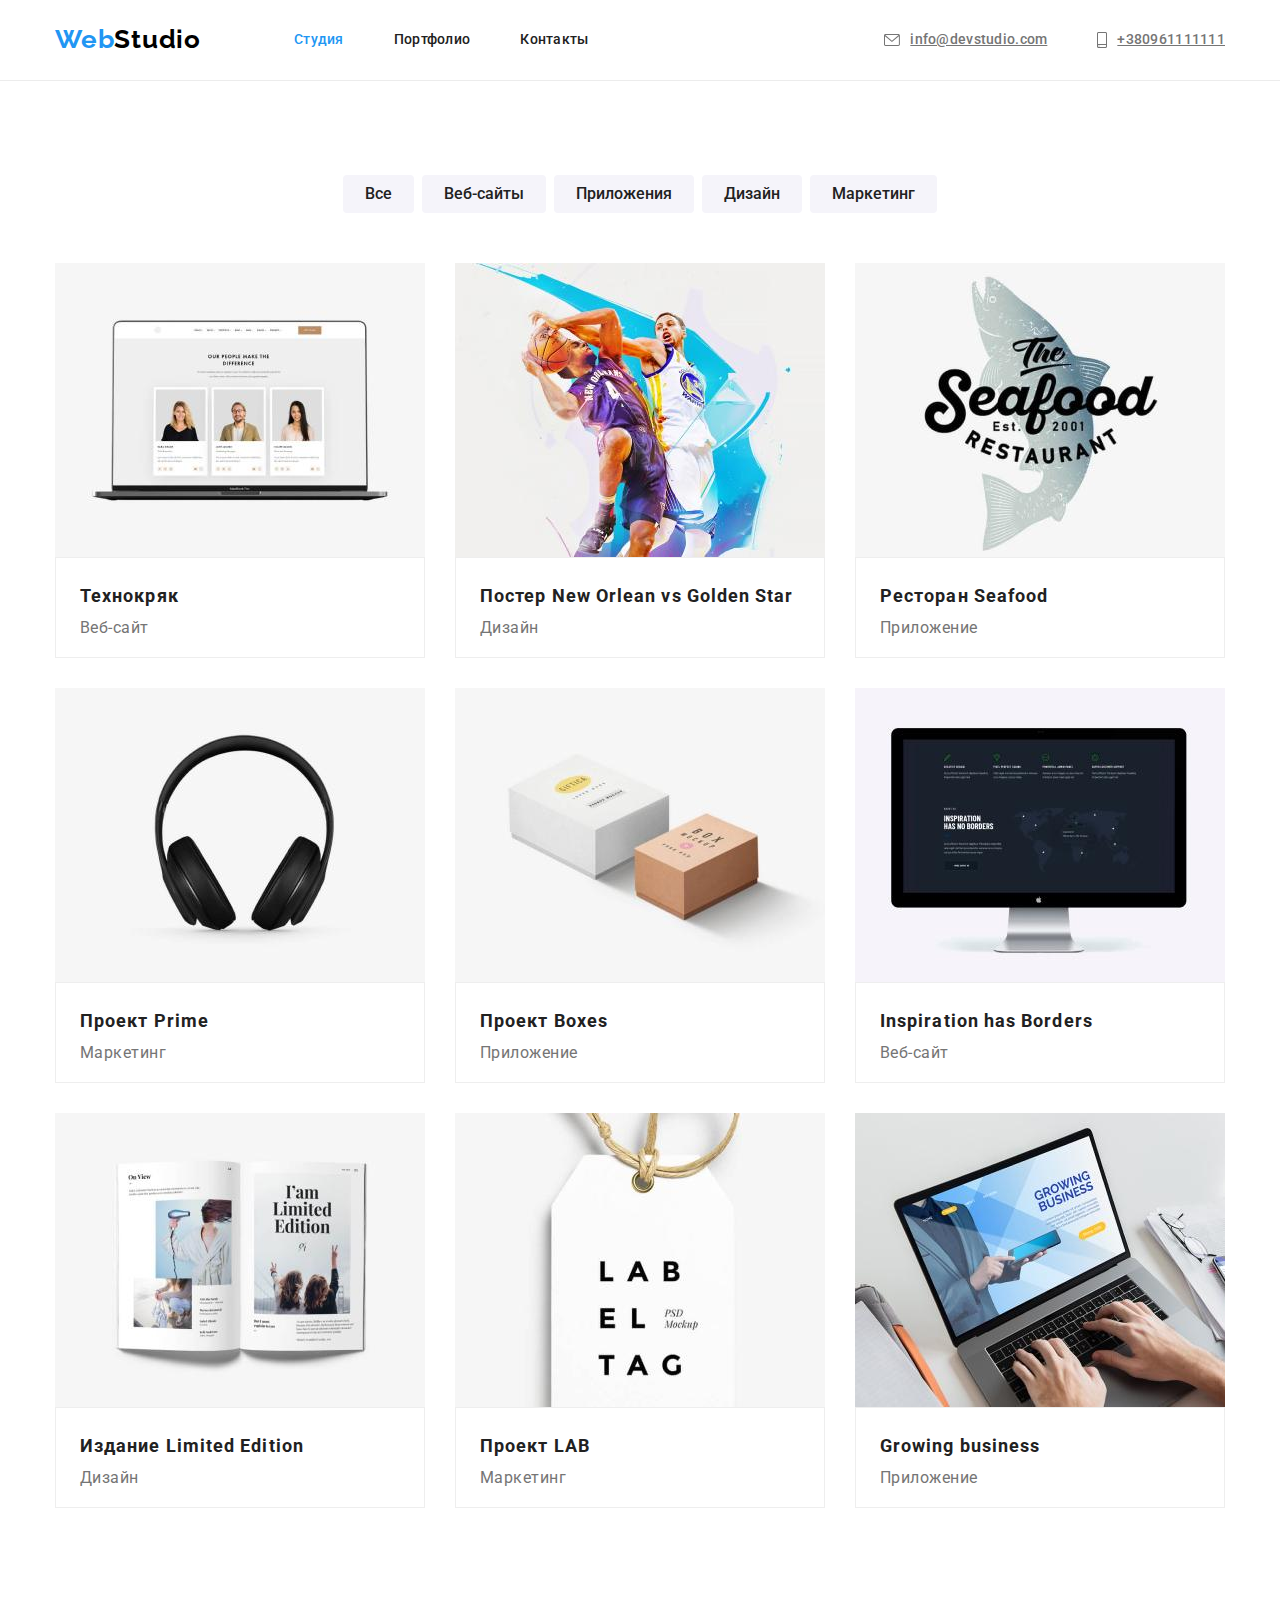
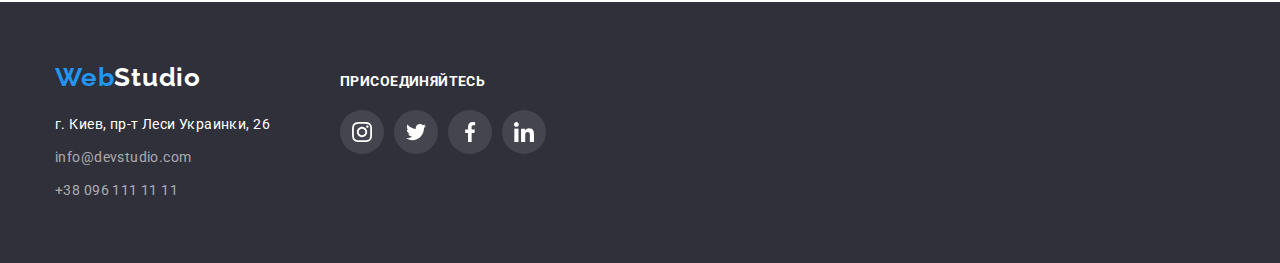
==== commit 3ac86dcd: "ошибки" ====
--- a/portfolio.html
+++ b/portfolio.html
@@ -36,7 +36,7 @@
         <ul class="contacs list">
           <li class="contakts-item-mail">
             <a class="contakts-item-link mail" href="mailto:info@devstudio.com">
-              <svg class="link-mail" width="16" height:="12">
+              <svg class="link-mail" width="16" height="12">
                 <use href="./images/symbol-defs.svg#envelope-hover"></use>
               </svg>
               info@devstudio.com</a
@@ -45,7 +45,7 @@
           <li class="contakts-item-tel">
             <a class="contakts-item-link tel" href="tel:+380961111111"
               >
-              <svg class="link-tel" width="10" height:="16">
+              <svg class="link-tel" width="10" height="16">
                 <use href="./images/symbol-defs.svg#smartphone"></use>
               </svg>
               +380961111111</a
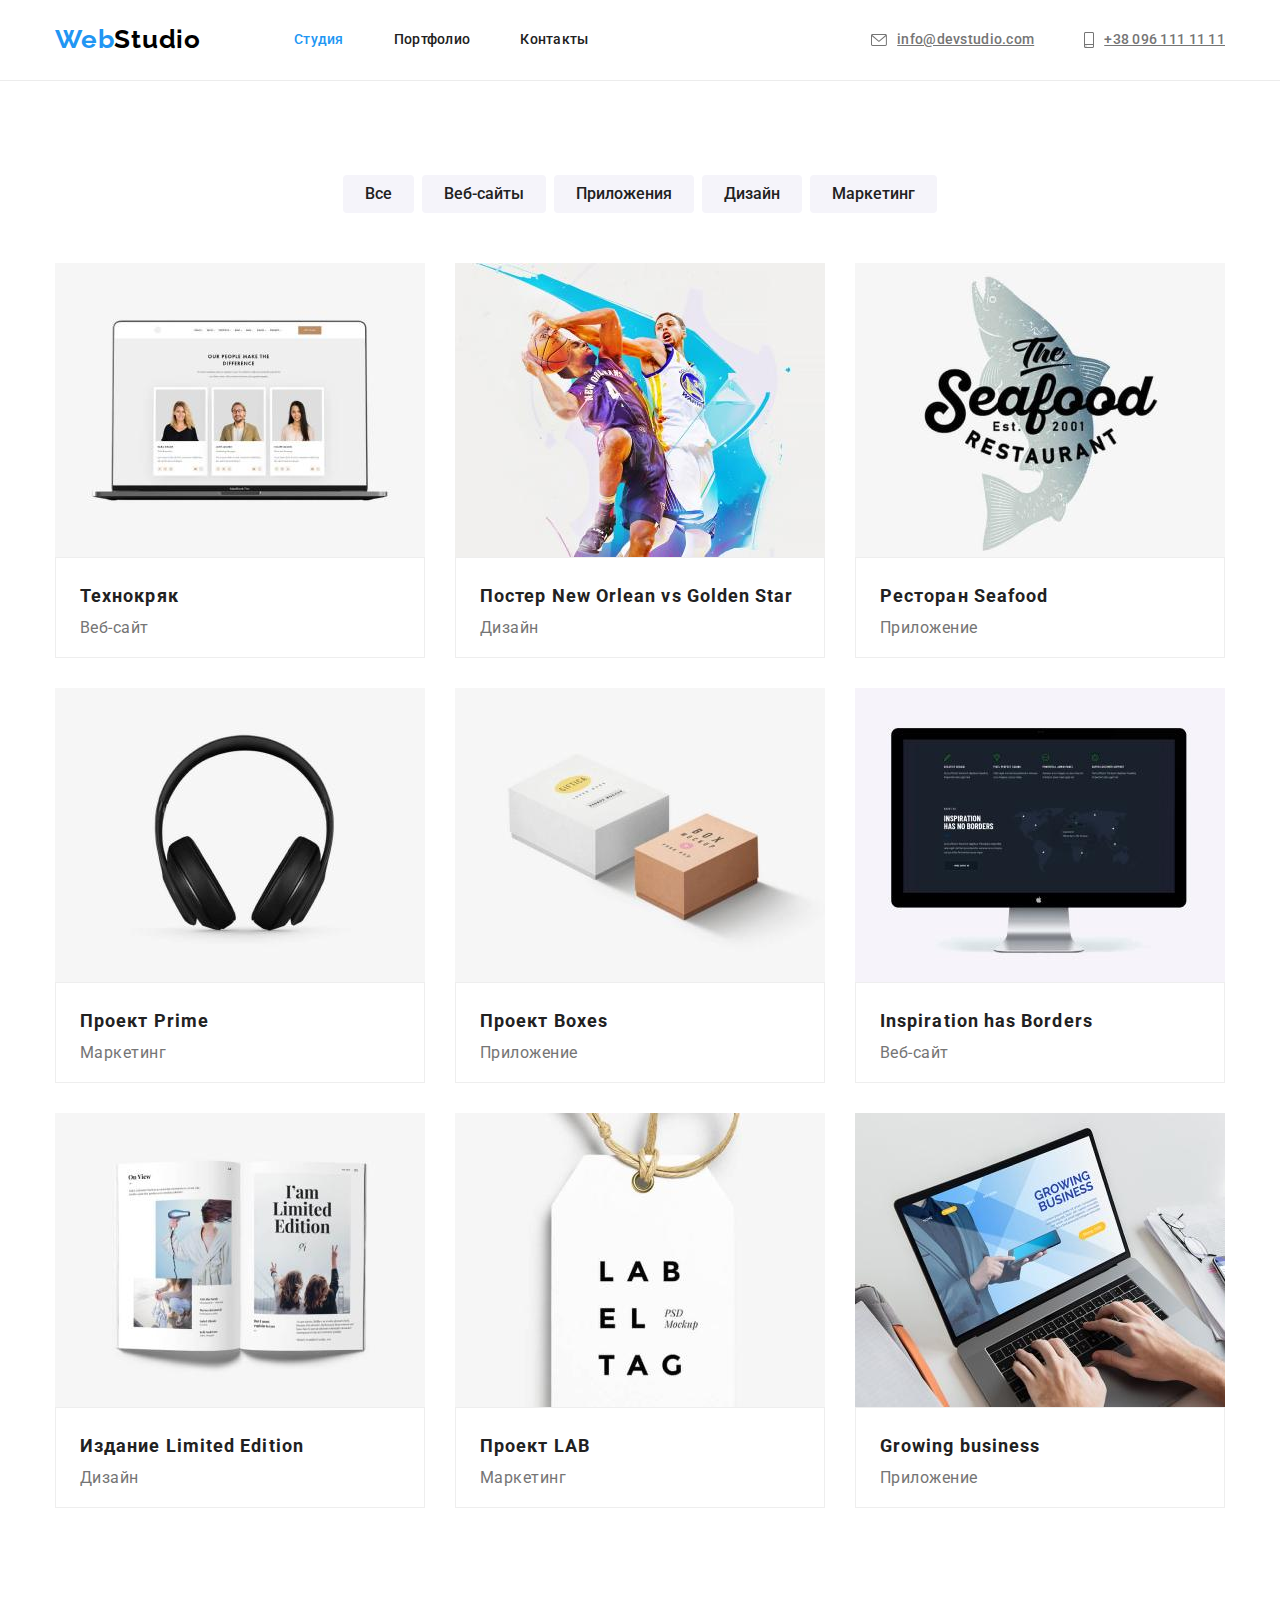
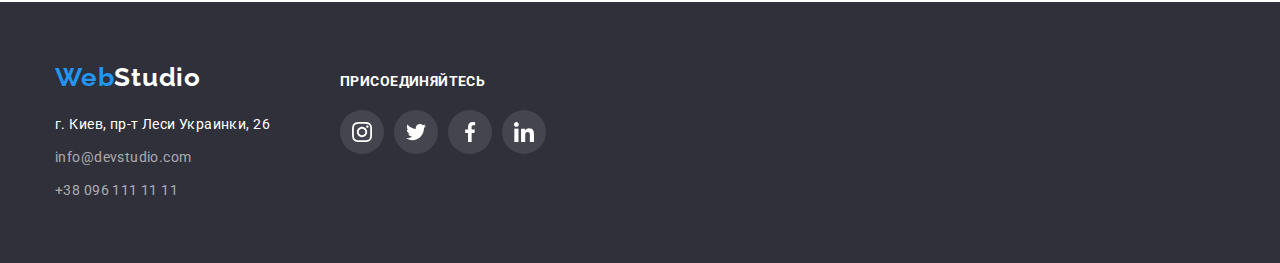
==== commit e08afaea: "блокировка рекламы" ====
--- a/portfolio.html
+++ b/portfolio.html
@@ -48,7 +48,7 @@
               <svg class="link-tel" width="10" height="16">
                 <use href="./images/symbol-defs.svg#smartphone"></use>
               </svg>
-              +380961111111</a
+              +38 096 111 11 11</a
             >
           </li>
         </ul>
@@ -257,32 +257,32 @@
         <div class="social">
           <h3 class="footer-social" >ПРИСОЕДИНЯЙТЕСЬ</h3>
           
-          <ul class="social-list">
-            <li class="social-item">
-              <a class="social-link" href="">
+          <ul class="footer-social-list">
+            <li class="footer-social-item">
+              <a class="footer-social-link" href="">
                  <svg class="icon" width="20" height="20">
                         <use href="./images/symbol-defs.svg#instagram"></use>
                       </svg>
               </a>
             </li>
 
-            <li class="social-item">
-              <a class="social-link" href="">
+            <li class="footer-social-item">
+              <a class="footer-social-link" href="">
                 <svg class="icon" width="20" height="20">
                         <use href="./images/symbol-defs.svg#twitter"></use>
                       </svg>
               </a>
             </li>
 
-            <li class="social-item">
-              <a class="social-link" href="">
+            <li class="footer-social-item">
+              <a class="footer-social-link" href="">
                 <svg class="icon" width="20" height="20">
                         <use href="./images/symbol-defs.svg#facebook"></use>
                       </svg></a>
             </li>
 
-            <li class="social-item">
-              <a class="social-link" href="">
+            <li class="footer-social-item">
+              <a class="footer-social-link" href="">
                 <svg class="icon" width="20" height="20">
                         <use href="./images/symbol-defs.svg#linkedin"></use>
                       </svg>
--- a/css/styles.css
+++ b/css/styles.css
@@ -475,21 +475,21 @@
   margin-bottom: 20px;
 }
 
-.social-list {
-  display: flex;
-}
-.social-item:not(:last-child) {
+.footer-social-list {
+  display: flex;
+}
+.footer-social-item:not(:last-child) {
   margin-right: 10px;
 }
-.social-link {
+.footer-social-link {
   display: flex;
   padding: 12px;
   fill: var(--primari-bg-color);
   background-color: rgba(255, 255, 255, 0.1);
   border-radius: 50%;
 }
-.social-link:hover,
-.social-link:focus {
+.footer-social-link:hover,
+.footer-social-link:focus {
   fill: var(--primari-bg-color);
   background-color: var(--accent-color);
 }
@@ -544,9 +544,8 @@
 .project-link:focus {
   display: block;
 
-  box-shadow: 10px 10px 5px 0px rgba(0, 0, 0, 0.75);
-  -webkit-box-shadow: 10px 10px 5px 0px rgba(0, 0, 0, 0.75);
-  -moz-box-shadow: 10px 10px 5px 0px rgba(0, 0, 0, 0.75);
+  box-shadow: 0px 1px 1px rgba(0, 0, 0, 0.12), 0px 4px 4px rgba(0, 0, 0, 0.06),
+    1px 4px 6px rgba(0, 0, 0, 0.16);
 }
 
 .porjekt-section {
